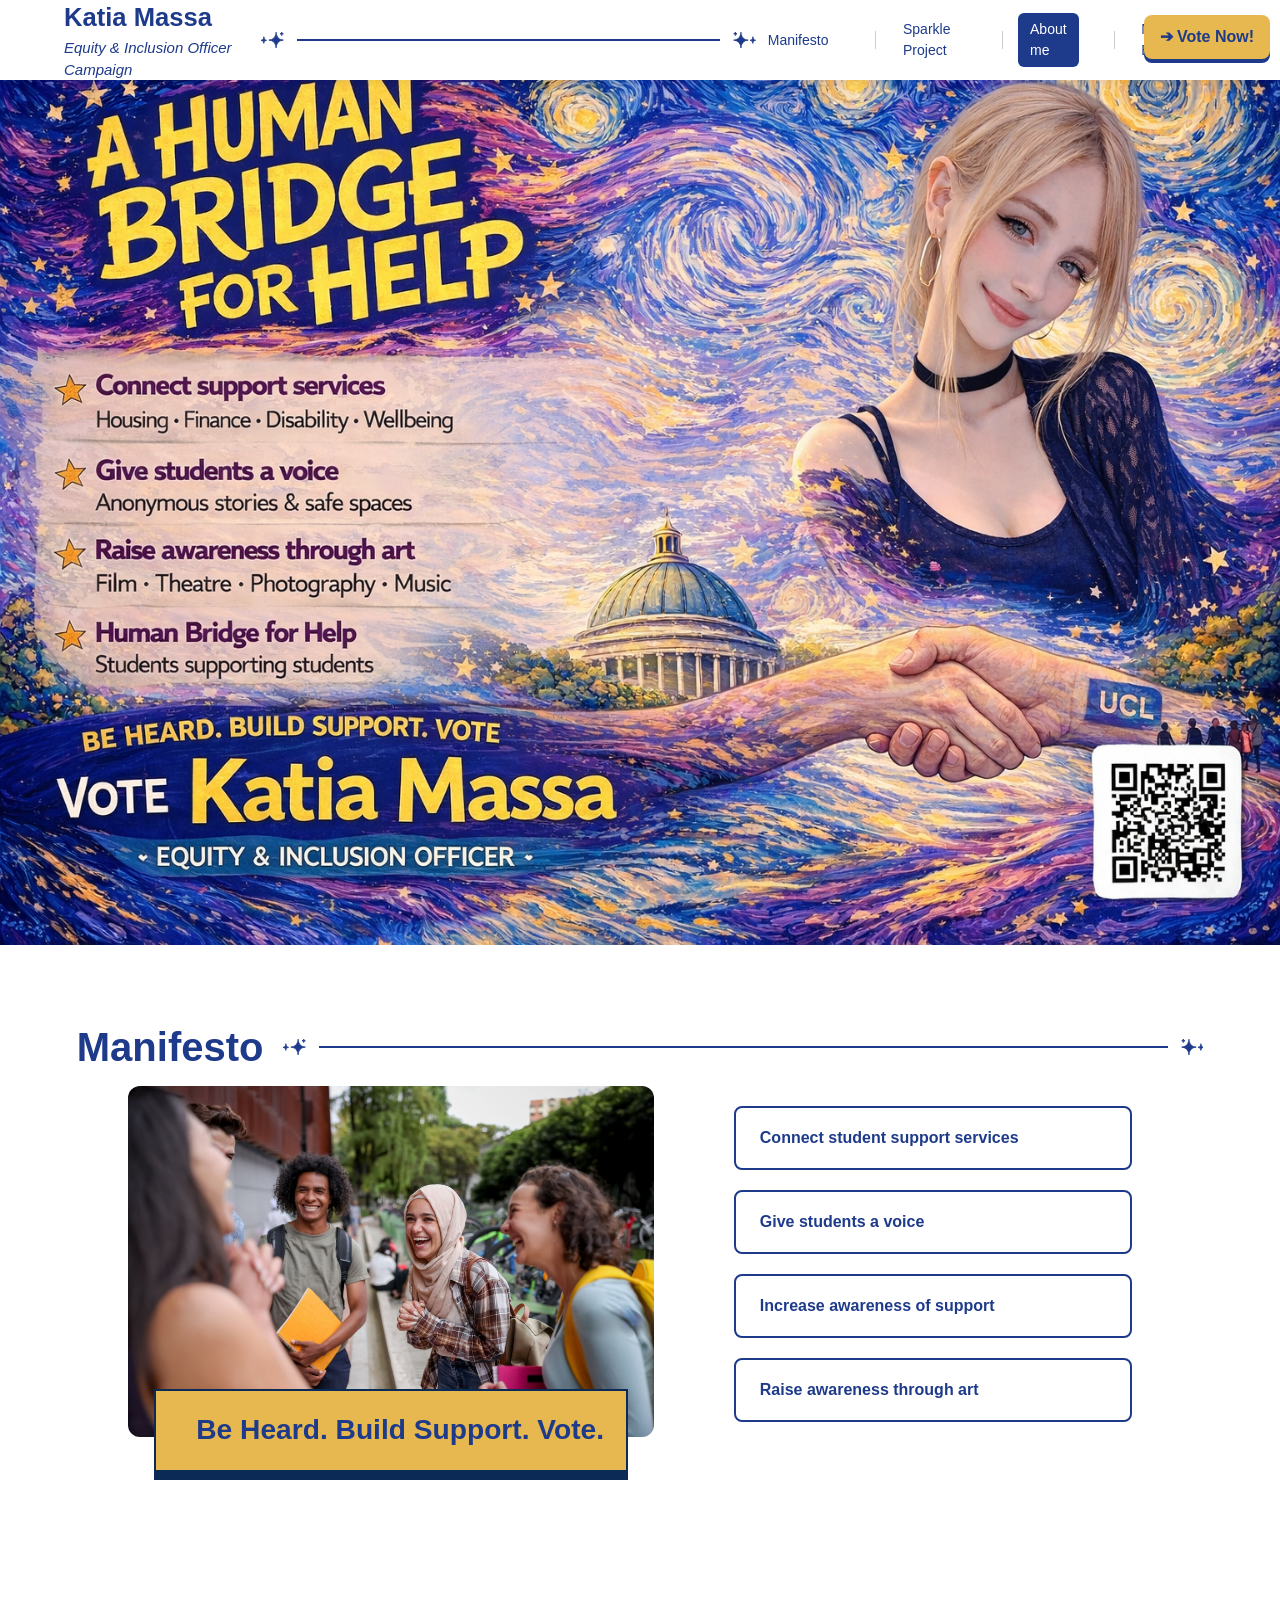
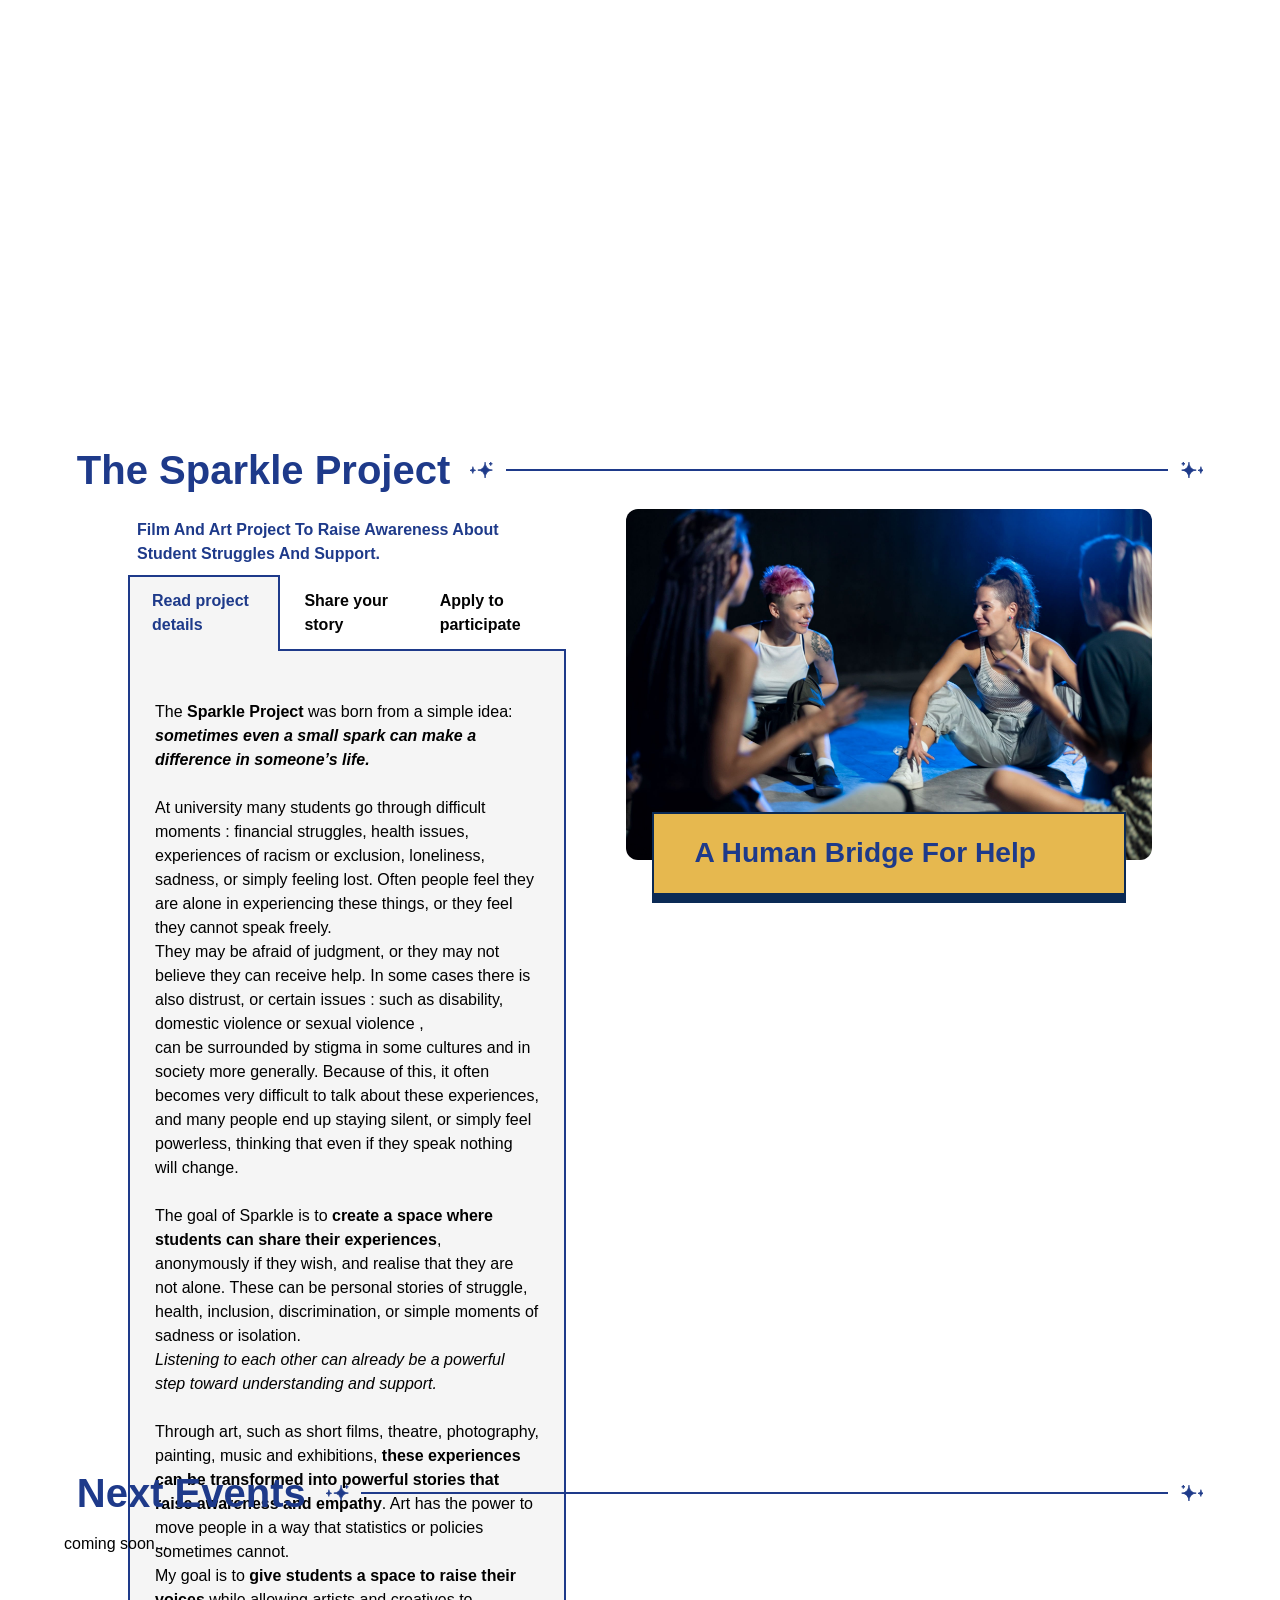
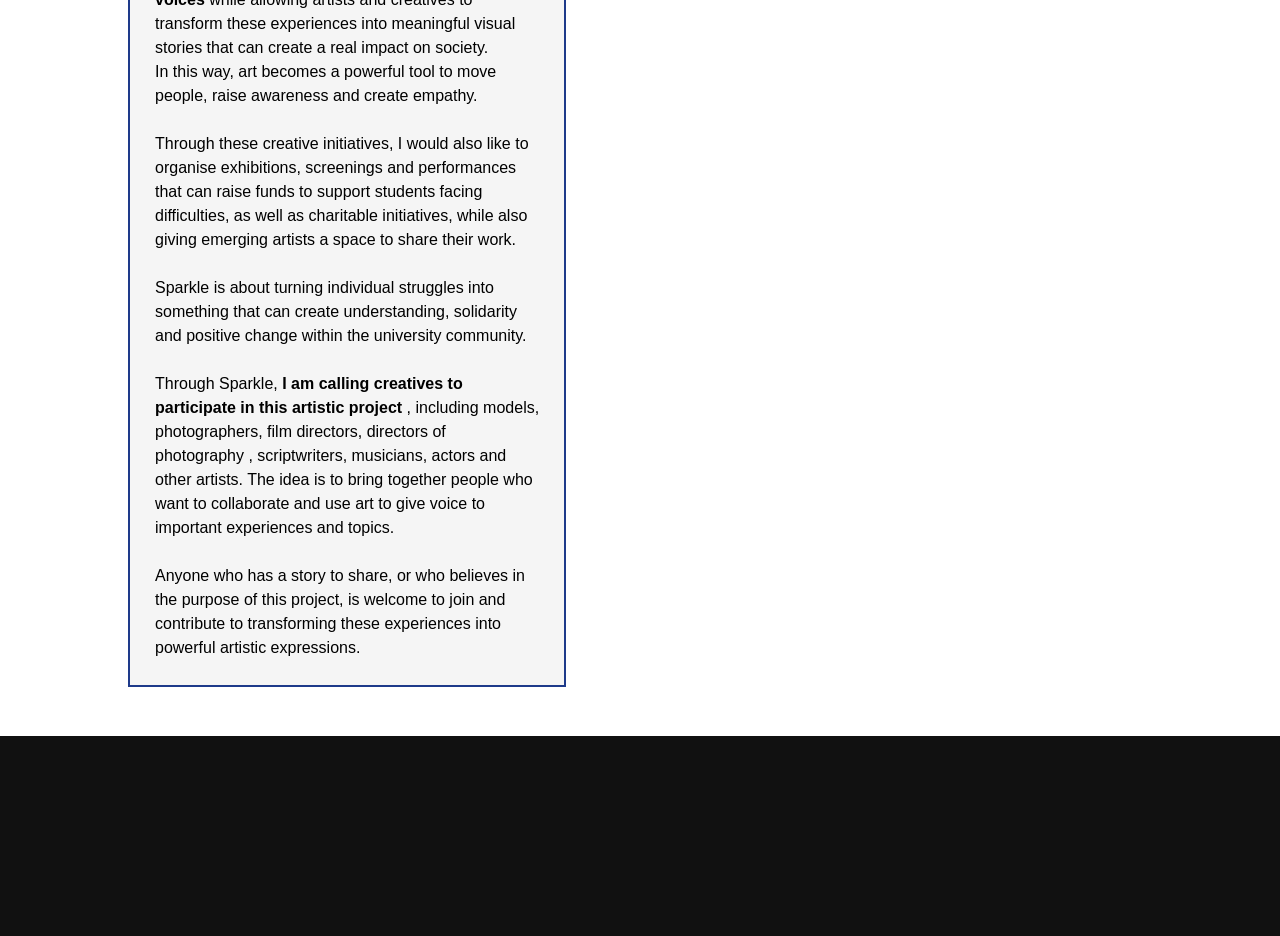
==== index.html @ 1db9f618 "Add files via upload" ====
<!DOCTYPE html>
<html lang="it">

<head>
<meta charset="UTF-8">
<meta name="viewport" content="width=device-width, initial-scale=1.0">

<title>Scintilla</title>

<link rel="stylesheet" href="style.css">

</head>

<body>

<header class="header">
<div class="logo-container">
<div class="logo">Katia Massa</div>
<p class="logo-sub">Equity & Inclusion Officer Campaign</p>
</div>

  <div class="divider-wrapper banner" style="display:flex; align-items:center; gap:10px;">
  
    <svg viewBox="0 0 30.09 18.91" xmlns="http://www.w3.org/2000/svg" class="divider-spark-left" preserveAspectRatio="none"> 
      <path d="M26.26,9.52c-8.49.28-8.51,9.29-8.51,9.34s0-9.06-8.5-9.34c8.49-.29,8.5-9.29,8.5-9.34S17.77,9.23,26.26,9.52Z" fill="currentColor"></path> 
      <path d="M6.54,9.81c-3.26.11-3.27,3.57-3.27,3.59S3.27,9.92,0,9.81C3.27,9.7,3.27,6.24,3.27,6.22,3.27,3.57,3.28,9.7,6.54,9.81Z" fill="currentColor"></path>
      <path d="M26.26,2.09a2,2,0,0,0-1.91,2.1,2,2,0,0,0-1.9-2.1C24.35,2,24.35,0,24.35,0S24.36,2,26.26,2.09Z" fill="currentColor"></path>
    </svg>


    <svg viewBox="0 0 200.09 18.91" xmlns="http://www.w3.org/2000/svg" class="divider-line" style="flex:1; height:40px;" preserveAspectRatio="none">
      <line x1="0" y1="9.48" x2="200.09" y2="9.48" stroke="currentColor" stroke-linecap="round"></line>
    </svg>


    <svg viewBox="170 0 30.09 18.91" xmlns="http://www.w3.org/2000/svg" class="divider-spark-right"preserveAspectRatio="none" >
     <path d="M191.37,9.57c-8.49.29-8.51,9.29-8.51,9.34s0-9-8.5-9.34c8.49-.29,8.5-9.29,8.5-9.34S182.88,9.28,191.37,9.57Z" fill="currentColor"></path> 
     <path d="M200.09,9.81c-3.26.11-3.27,3.57-3.27,3.59s0-3.48-3.27-3.59c3.27-.11,3.27-3.57,3.27-3.59C196.82,3.57,196.83,9.7,200.09,9.81Z" fill="currentColor"></path>
     <path d="M178.17,2.15c-1.9.06-1.91,2.08-1.91,2.09s0-2-1.9-2.09a2,2,0,0,0,1.9-2.1A2,2,0,0,0,178.17,2.15Z" fill="currentColor"></path>
    </svg>
  </div>
</div>

<nav class="menu">

<span class="menu-link" data-target="manifesto">Manifesto</span>

<span class="menu-divider"></span>

<span class="menu-link" data-target="project">Sparkle Project</span>

<span class="menu-divider"></span>

<span class="menu-link" data-target="social">About me</span>

<span class="menu-divider"></span>

<span class="menu-link" data-target="calendar">Next Events</span>

</nav>

<!-- Pulsante hamburger -->
<div class="hamburger" aria-label="Menu" aria-expanded="false">
  <span></span>
  <span></span>
  <span></span>
</div>

<!-- Menu mobile -->
<nav class="mobile-menu">
  <span class="menu-link" data-target="manifesto">Manifesto</span>
  <span class="menu-link" data-target="project">Sparkle Project</span>
  <span class="menu-link" data-target="social">About me</span>
  <span class="menu-link" data-target="calendar">Next Events</span>
</nav>

</header>


<a class="vote-btn" href="https://studentsunionucl.org/fair/12/candidate/31970">➔ Vote Now!</a>
<a id="backToTop">
  Back to top
  <span class="arrow">↑</span>
</a>
<section class="hero">
</section>
<section class="mobilehero">
</section>

<section id="manifesto" class="section">
  <div class="section-divider">
  <h2>Manifesto</h2>
  
  <div class="divider-wrapper" style="display:flex; align-items:center; gap:10px;">
  
    <svg viewBox="0 0 30.09 18.91" xmlns="http://www.w3.org/2000/svg" class="divider-spark-left" preserveAspectRatio="none"> 
      <path d="M26.26,9.52c-8.49.28-8.51,9.29-8.51,9.34s0-9.06-8.5-9.34c8.49-.29,8.5-9.29,8.5-9.34S17.77,9.23,26.26,9.52Z" fill="currentColor"></path> 
      <path d="M6.54,9.81c-3.26.11-3.27,3.57-3.27,3.59S3.27,9.92,0,9.81C3.27,9.7,3.27,6.24,3.27,6.22,3.27,3.57,3.28,9.7,6.54,9.81Z" fill="currentColor"></path>
      <path d="M26.26,2.09a2,2,0,0,0-1.91,2.1,2,2,0,0,0-1.9-2.1C24.35,2,24.35,0,24.35,0S24.36,2,26.26,2.09Z" fill="currentColor"></path>
    </svg>

    <svg viewBox="0 0 200.09 18.91" xmlns="http://www.w3.org/2000/svg" class="divider-line" style="flex:1; height:40px;" preserveAspectRatio="none">
      <line x1="0" y1="9.48" x2="200.09" y2="9.48" stroke="currentColor" stroke-linecap="round"></line>
    </svg>


    <svg viewBox="170 0 30.09 18.91" xmlns="http://www.w3.org/2000/svg" class="divider-spark-right"preserveAspectRatio="none" >
     <path d="M191.37,9.57c-8.49.29-8.51,9.29-8.51,9.34s0-9-8.5-9.34c8.49-.29,8.5-9.29,8.5-9.34S182.88,9.28,191.37,9.57Z" fill="currentColor"></path> 
     <path d="M200.09,9.81c-3.26.11-3.27,3.57-3.27,3.59s0-3.48-3.27-3.59c3.27-.11,3.27-3.57,3.27-3.59C196.82,3.57,196.83,9.7,200.09,9.81Z" fill="currentColor"></path>
     <path d="M178.17,2.15c-1.9.06-1.91,2.08-1.91,2.09s0-2-1.9-2.09a2,2,0,0,0,1.9-2.1A2,2,0,0,0,178.17,2.15Z" fill="currentColor"></path>
    </svg>
  </div>
</div>
  

<div class="manifesto-layout">

  <div class="manifesto-image">
    <img src="images/students.jpeg" alt="Manifesto photo">

    <div class="manifesto-title">
      <div class="manifesto-title-text">Be heard.  Build support. Vote.
      </div>

    </div>


  </div>


  <div div class="manifesto-container">

    <div class="manifesto-item">

      <div class="manifesto-header">
Connect student support services
</div>

<div class="manifesto-content">

<p class="sub-title">Housing - Finance - Disability - Wellbeing - Immigration</p>

<p class="manifesto-content-text">
<br>Many students face situations where different difficulties are connected.<br> Housing issues, financial pressure, disability needs, wellbeing challenges, immigration situations, identity-related difficulties or personal crises can happen at the same time. However, the departments and offices that deal with these areas often operate separately and do not always communicate clearly with each other.<br> Because of this, students may find themselves moving between multiple offices, explaining their situation many times, trying to solve problems that are actually connected. <br>When someone is already struggling, this process can become confusing, stressful and very time-consuming. And sometimes the process doesn’t even bring students to the real office or institution that can actually help them. They can get stuck in the “in between”, being sent from one place to another, without a clear direction. 
<br><br>This is why having someone who can help you navigate makes a huge difference, not a psychologist or a lawyer, but a person who knows how the system works, who can guide you, direct you, and put you in contact with the right people.<br> Someone who helps untangle complicated situations and makes sure you reach the place that can actually help you.
<br><br>In the UK there is already a similar concept called a social prescriber. This is a person who helps connect individuals with the right services and support when they are facing difficulties. They are not there to replace specialists, but to help people navigate the system and find the help they need.
<br><br>In a similar way, I believe having someone who understands students’ realities and can help guide them toward the right support can make a big difference.
<br><br>My goal is to improve coordination between housing, finance, disability wellbeing services so students do not feel alone navigating complicated systems in any kind of situation. By improving communication between offices and helping students reach the right place faster, it becomes easier to untangle situations and access the support that already exists. <br>In this way I want to build stronger bridges between students and institutions, so support systems become easier to navigate and students don’t feel invisible or left alone in the process</p>

</div>

</div>

<div class="manifesto-item">

  
<div class="manifesto-header">
Give students a voice
</div>

<div class="manifesto-content">

<p class="sub-title">Create spaces for student stories</p>

<p class="manifesto-content-text">
<br>I would like to give students more opportunities to express their experiences, ideas and concerns, especially around difficult topics that are not always easy to talk about.
<br><br>One way to do this would be by organising discussions where students can share their perspectives and confront different points of view in a respectful environment.<br> If a topic is supported by many students and there is a clear need for dialogue, these discussions could also involve meetings with institutions and teachers so that important issues can be addressed together.
<br><br>At the same time, I would like to give students the possibility to share their stories anonymously.
<br><br>These experiences could then be communicated to the wider community through media and exhibitions, especially through visual arts such as film, video, theatre, music and painting. This would allow students who do not feel comfortable speaking publicly to still have their voices heard.<br> Through these artistic forms, it becomes possible to represent the many different difficulties people may encounter in life and during their studies, while also opening a space to reflect together on what kinds of support and help could make a difference in these situations.
</p>
</div>

</div>

<div class="manifesto-item">

<div class="manifesto-header">
Increase awareness of support
</div>

<div class="manifesto-content">

<p class="sub-title">Help students discover tools available</p>

<p class="manifesto-content-text">
<br>Many students struggle simply because they are not aware of the tools and support already available. Sometimes rules, policies and support systems exist, but they can be difficult to find or not explained in a way that feels clear and accessible.
<br><br>Students also come from many different countries and educational systems. In some places, structures like student representation or student unions do not really exist, or students are not used to having the possibility to influence institutions.<br> Because of this, some students may not realise the power they actually have to participate, share ideas, ask for support, or make their voices heard. <br>For this reason, I would like to improve communication so that the support already available becomes more visible and easier to understand.<br> One way to do this would be through clear explanations, accessible presentations and short videos that explain what students can do, what tools exist, and how they can access them that might be provided to all the student to inform them during the induction week.
<br><br>These initiatives can also help give students a voice, showing that their experiences and perspectives matter and can contribute to improving the environment around them. <br>At the same time, raising awareness can help people better understand the different challenges students may face during their studies, including financial difficulties, wellbeing challenges, identity-related issues or experiences of discrimination or violence. <br>The goal is also to help normalise asking for help and reduce the stigma that sometimes surrounds these topics. When students understand the tools available to them and realise that their voices matter, they are much more likely to participate, support each other and contribute to positive change.
<br><br>Together we can function as a human bridge for help and a safety net, supporting each other and helping connect people with the right resources , by sharing knowledge, and listening to experiences .</p>
</div>

</div>
<div class="manifesto-item">

<div class="manifesto-header">
Raise awareness through art
</div>

<div class="manifesto-content">

<p class="sub-title"> Film – Theatre – Photography – Music</p>

<p class="manifesto-content-text"><br>One of my projects will focus on raising awareness through art, such as short films, theatre, photography, painting and music.

<br><br>My goal is to give students a space to raise their voices while enabling artists and creatives to transform these experiences into powerful visual stories that can create a meaningful impact on society. <br>In this way I can merge both my passion for helping others and my love for art, because art is a powerful tool to move people, raise awareness and create empathy — art is a tool to move souls.
<br><br>These stories could be represented through exhibitions, short films, interviews, or theatre performances interpreted by actors, so that students can see real experiences without anyone feeling exposed or embarrassed, while still transforming personal experiences into voices that resonate and create understanding.
<br><br>Through these creative initiatives I would also like to organise exhibitions, screenings and performances that raise funds to support students facing difficulties and charitable initiatives while also supporting emerging artists.</p>

</div>

</div>

</div>

</div>

</section>


<section id="project" class="section">
<div class="section-divider">
  <h2>The Sparkle Project</h2>
  
  <div class="divider-wrapper" style="display:flex; align-items:center; gap:10px;">
  
    <svg viewBox="0 0 30.09 18.91" xmlns="http://www.w3.org/2000/svg" class="divider-spark-left" preserveAspectRatio="none"> 
      <path d="M26.26,9.52c-8.49.28-8.51,9.29-8.51,9.34s0-9.06-8.5-9.34c8.49-.29,8.5-9.29,8.5-9.34S17.77,9.23,26.26,9.52Z" fill="currentColor"></path> 
      <path d="M6.54,9.81c-3.26.11-3.27,3.57-3.27,3.59S3.27,9.92,0,9.81C3.27,9.7,3.27,6.24,3.27,6.22,3.27,3.57,3.28,9.7,6.54,9.81Z" fill="currentColor"></path>
      <path d="M26.26,2.09a2,2,0,0,0-1.91,2.1,2,2,0,0,0-1.9-2.1C24.35,2,24.35,0,24.35,0S24.36,2,26.26,2.09Z" fill="currentColor"></path>
    </svg>

    <svg viewBox="0 0 200.09 18.91" xmlns="http://www.w3.org/2000/svg" class="divider-line" style="flex:1; height:40px;" preserveAspectRatio="none">
      <line x1="0" y1="9.48" x2="200.09" y2="9.48" stroke="currentColor" stroke-linecap="round"></line>
    </svg>


    <svg viewBox="170 0 30.09 18.91" xmlns="http://www.w3.org/2000/svg" class="divider-spark-right"preserveAspectRatio="none" >
     <path d="M191.37,9.57c-8.49.29-8.51,9.29-8.51,9.34s0-9-8.5-9.34c8.49-.29,8.5-9.29,8.5-9.34S182.88,9.28,191.37,9.57Z" fill="currentColor"></path> 
     <path d="M200.09,9.81c-3.26.11-3.27,3.57-3.27,3.59s0-3.48-3.27-3.59c3.27-.11,3.27-3.57,3.27-3.59C196.82,3.57,196.83,9.7,200.09,9.81Z" fill="currentColor"></path>
     <path d="M178.17,2.15c-1.9.06-1.91,2.08-1.91,2.09s0-2-1.9-2.09a2,2,0,0,0,1.9-2.1A2,2,0,0,0,178.17,2.15Z" fill="currentColor"></path>
    </svg>
  </div>
</div>
<div class="project-layout">


  <div div class="project-container">
    <div class="project sub-title">
      Film And art project to raise awareness about student struggles and support.
    </div>
    <div class="project-forms-container">
      <div class="tabs">

  <div class="tab-menu">

    <div class="tab-item active" data-tab="details">
        Read project details 
    </div>

    <div class="tab-item" data-tab="story">
      Share your story
    </div>

    <div class="tab-item" data-tab="apply">
      Apply to participate
    </div>

  </div>


  <div class="tab-content">

  <div class="tab-panel active" id="details">
        
  <br>The <b>Sparkle Project</b> was born from a simple idea:<br> <i><b>sometimes even a small spark can make a difference in someone’s life.</b></i><br><br>At university many students go through difficult moments : financial struggles, health issues, experiences of racism or exclusion, loneliness, sadness, or simply feeling lost. Often people feel they are alone in experiencing these things, or they feel they cannot speak freely. <br>They may be afraid of judgment, or they may not believe they can receive help. In some cases there is also distrust, or certain issues : such as disability, domestic violence or sexual violence ,<br>can be surrounded by stigma in some cultures and in society more generally. Because of this, it often becomes very difficult to talk about these experiences, and many people end up staying silent, or simply feel powerless, thinking that even if they speak nothing will change.
<br><br>The goal of Sparkle is to <b> create a space where students can share their experiences</b>, anonymously if they wish, and realise that they are not alone. These can be personal stories of struggle, health, inclusion, discrimination, or simple moments of sadness or isolation. <br> <i>Listening to each other can already be a powerful step toward understanding and support.</i>
<br><br>Through art, such as short films, theatre, photography, painting, music and exhibitions, <b>these experiences can be transformed into powerful stories that raise awareness and empathy</b>. Art has the power to move people in a way that statistics or policies sometimes cannot. <br>My goal is to <b>give students a space to raise their voices</b> while allowing artists and creatives to transform these experiences into meaningful visual stories that can create a real impact on society. <br>In this way, art becomes a powerful tool to move people, raise awareness and create empathy.
<br><br>Through these creative initiatives, I would also like to organise exhibitions, screenings and performances that can raise funds to support students facing difficulties, as well as charitable initiatives, while also giving emerging artists a space to share their work.
<br><br>Sparkle is about turning individual struggles into something that can create understanding, solidarity and positive change within the university community.
<br><br>Through Sparkle, <b>I am calling creatives to participate in this artistic project</b> , including models, photographers, film directors, directors of photography , scriptwriters, musicians, actors and other artists. The idea is to bring together people who want to collaborate and use art to give voice to important experiences and topics.
<br><br>Anyone who has a story to share, or who believes in the purpose of this project, is welcome to join and contribute to transforming these experiences into powerful artistic expressions.
    </div>



    <div class="tab-panel" id="story">
     
<form id="apply-form" class="custom-form">

  <div class="storyform sub-title">All stories here are anonymous. Write your name if you want to work on it sharing your name. </div>
<div class="storyform-text">
Tell us about your experience at UCL or challenges you faced.<br>Tell us if you contacted ucl or other institutions asking for help.<br> Tell us if you was aware of the help that ucl can provide. </div>



  <div class="form-group">
    <label><b>Share your story <span class="red">*</span></b></label>
    <textarea name="story" required></textarea>
  </div>

    <div class="form-group-story">
    <label><b>Would you like to: <span class="red">*</span></b></label>

    <div class="story-radio">
      <label><input type="radio" name="role" value="Stay anonymous"><span><i> Stay anonymous</i> </span></label>
      <label><input type="radio" name="role" value="Be contacted for an interview"><span> <i> Be contacted for an interview</i> </span></label>
      <label><input type="radio" name="role" value="Be contacted to work on the project together"><span> <i> Be contacted to work on the project together</i> </span></label>
    </div>
  </div>

     <div class="form-group-consent">
    <label><b>Give consent <span class="red">*</span></b></label>

    <div class="story-radio">
      <label><input type="radio" name="role" value="Yes"><span> Yes. I give permission for my story to be used in films or artistic projects created by other artists. </span></label>
      <label><input type="radio" name="role" value="No"><span> No. I am not giving consent at this stage.  I would only like to receive guidance on who I can contact for support and advice.</span></label>
    </div>
  </div>


  <button type="submit" class="btn-submit">Apply now</button>

</form>
    </div>
<div class="tab-panel" id="apply">
<form id="apply-form" class="custom-form">


  <div class="form-group">
    <label><b>Choose your role <span class="red">*</span></b></label>

    <div class="custom-radio">
      <label><input type="radio" name="role" value="Actor"><span> Actor</span></label>
      <label><input type="radio" name="role" value="Screenwriter"><span>Screenwriter</span></label>
      <label><input type="radio" name="role" value="Director"><span> Director</span></label>
      <label><input type="radio" name="role" value="Photographer"><span> Photographer</span></label>
      <label><input type="radio" name="role" value="Model"><span> Model</span></label>
      <label><input type="radio" name="role" value="Crew"><span> Crew</span></label>
    </div>
  </div>


  <div class="form-group">
    <label><b>Why do you want to participate <span class="red">*</span></b></label>
    <textarea name="why" required></textarea>
  </div>


  <div class="form-group">
    <label><b>Link previous work</b></label>
    <input type="text" name="link">
  </div>


  <div class="form-group">
    <label><b>Your email</b></label>
    <input type="email" name="email">
  </div>

  <button type="submit" class="btn-submit">Apply now</button>

</form>

</div>

  </div>

</div>
    </div>
  </div>

  
  <div class="project-image">
    <img src="images/danceclub.jpeg" alt="Project photo">

    <div class="manifesto-title">
      <div class="manifesto-title-text">A human bridge for Help 
      </div>
    </div>
  </div>

</div>
</section>

<section id="social" class="section">
<div class="section-divider">
  <h2>About me</h2>
  
  <div class="divider-wrapper" style="display:flex; align-items:center; gap:10px;">
  
    <svg viewBox="0 0 30.09 18.91" xmlns="http://www.w3.org/2000/svg" class="divider-spark-left" preserveAspectRatio="none"> 
      <path d="M26.26,9.52c-8.49.28-8.51,9.29-8.51,9.34s0-9.06-8.5-9.34c8.49-.29,8.5-9.29,8.5-9.34S17.77,9.23,26.26,9.52Z" fill="currentColor"></path> 
      <path d="M6.54,9.81c-3.26.11-3.27,3.57-3.27,3.59S3.27,9.92,0,9.81C3.27,9.7,3.27,6.24,3.27,6.22,3.27,3.57,3.28,9.7,6.54,9.81Z" fill="currentColor"></path>
      <path d="M26.26,2.09a2,2,0,0,0-1.91,2.1,2,2,0,0,0-1.9-2.1C24.35,2,24.35,0,24.35,0S24.36,2,26.26,2.09Z" fill="currentColor"></path>
    </svg>

    <svg viewBox="0 0 200.09 18.91" xmlns="http://www.w3.org/2000/svg" class="divider-line" style="flex:1; height:40px;" preserveAspectRatio="none">
      <line x1="0" y1="9.48" x2="200.09" y2="9.48" stroke="currentColor" stroke-linecap="round"></line>
    </svg>


    <svg viewBox="170 0 30.09 18.91" xmlns="http://www.w3.org/2000/svg" class="divider-spark-right"preserveAspectRatio="none" >
     <path d="M191.37,9.57c-8.49.29-8.51,9.29-8.51,9.34s0-9-8.5-9.34c8.49-.29,8.5-9.29,8.5-9.34S182.88,9.28,191.37,9.57Z" fill="currentColor"></path> 
     <path d="M200.09,9.81c-3.26.11-3.27,3.57-3.27,3.59s0-3.48-3.27-3.59c3.27-.11,3.27-3.57,3.27-3.59C196.82,3.57,196.83,9.7,200.09,9.81Z" fill="currentColor"></path>
     <path d="M178.17,2.15c-1.9.06-1.91,2.08-1.91,2.09s0-2-1.9-2.09a2,2,0,0,0,1.9-2.1A2,2,0,0,0,178.17,2.15Z" fill="currentColor"></path>
    </svg>
  </div>
</div>
<div>
  <p>My skills and experience

As a former Student Representative and Deputy Lead Department Rep at UCL, I worked to improve communication between students and teachers, helping organise resources and schedules so everyone could carry out their work more effectively. In this role I learned to listen to others, represent their needs and communicate them clearly in order to find practical compromises within the limits of time and organisation.

During this experience I also worked to address a gap in our course when an important subject for many careers in our field was cancelled. I advocated for alternative ways for students to gain that knowledge, and in the following years the subject was eventually introduced as part of the curriculum.

I have also been involved in charity initiatives supporting Cystic Fibrosis and have experience organising events and advertising campaigns in London for companies working across different cultures and communities.

I have always used art as a way to express myself  first through painting, and later through singing and theatre. At one point I met a film director who showed me another way to express these ideas. It made me realise that we all need to find our own way to speak up and make a difference.

These experiences strengthened my leadership, organisational and communication skills, but most importantly they reinforced my belief that our voices matter and that by working together we can contribute to positive change.</p>
</div>
</section>


<section id="calendar" class="section">
<div class="section-divider">
  <h2>Next Events</h2>
  
  <div class="divider-wrapper" style="display:flex; align-items:center; gap:10px;">
  
    <svg viewBox="0 0 30.09 18.91" xmlns="http://www.w3.org/2000/svg" class="divider-spark-left" preserveAspectRatio="none"> 
      <path d="M26.26,9.52c-8.49.28-8.51,9.29-8.51,9.34s0-9.06-8.5-9.34c8.49-.29,8.5-9.29,8.5-9.34S17.77,9.23,26.26,9.52Z" fill="currentColor"></path> 
      <path d="M6.54,9.81c-3.26.11-3.27,3.57-3.27,3.59S3.27,9.92,0,9.81C3.27,9.7,3.27,6.24,3.27,6.22,3.27,3.57,3.28,9.7,6.54,9.81Z" fill="currentColor"></path>
      <path d="M26.26,2.09a2,2,0,0,0-1.91,2.1,2,2,0,0,0-1.9-2.1C24.35,2,24.35,0,24.35,0S24.36,2,26.26,2.09Z" fill="currentColor"></path>
    </svg>

    <svg viewBox="0 0 200.09 18.91" xmlns="http://www.w3.org/2000/svg" class="divider-line" style="flex:1; height:40px;" preserveAspectRatio="none">
      <line x1="0" y1="9.48" x2="200.09" y2="9.48" stroke="currentColor" stroke-linecap="round"></line>
    </svg>


    <svg viewBox="170 0 30.09 18.91" xmlns="http://www.w3.org/2000/svg" class="divider-spark-right"preserveAspectRatio="none" >
     <path d="M191.37,9.57c-8.49.29-8.51,9.29-8.51,9.34s0-9-8.5-9.34c8.49-.29,8.5-9.29,8.5-9.34S182.88,9.28,191.37,9.57Z" fill="currentColor"></path> 
     <path d="M200.09,9.81c-3.26.11-3.27,3.57-3.27,3.59s0-3.48-3.27-3.59c3.27-.11,3.27-3.57,3.27-3.59C196.82,3.57,196.83,9.7,200.09,9.81Z" fill="currentColor"></path>
     <path d="M178.17,2.15c-1.9.06-1.91,2.08-1.91,2.09s0-2-1.9-2.09a2,2,0,0,0,1.9-2.1A2,2,0,0,0,178.17,2.15Z" fill="currentColor"></path>
    </svg>
  </div>
</div>

<div>
  <p>coming soon...</p>
</div>
</section>




<footer class="footer">

</footer>

<script src="script.js"></script>

</body>
</html>
---- style.css ----
/* RESET */

*{
box-sizing:border-box;
margin:0;
padding:0;
}

html{
scroll-behavior:smooth;
}

body{
font-family: "freight-sans-pro", "Roboto", Arial, Sans-serif;
line-height:1.5;
}

/* CONTAINER */

.container{
width:90%;
max-width:1200px;
margin:auto;
}

/* HEADER */
.header{

position:fixed;
top:0;
left:0;

width:100%;
height:80px;


background:white;

box-shadow:0 2px 10px rgba(0,0,0,0.08);
display:flex;
align-items:center;
justify-content:space-between;

padding:0 5vw;

z-index:1000;

}
.logo-container{
display:flex;
flex-direction:column;
}
.logo{   
color:#1e3a8a;
font-weight:bold;
font-size:clamp(18px,2vw,26px);
}

.logo-sub{
color:#1e3a8a;
font-size:clamp(10px,1.4vw,15px);
font-style: italic;
}

 .banner{
    width: 40vw;
  }
  


.header nav a{

text-decoration:none;
color:white;

margin-left:clamp(10px,2vw,25px);

font-size:clamp(14px,1vw,18px);

}
.menu{
display:flex;
align-items:center;
}

.menu-link{

cursor:pointer;

color:#1e3a8a; /* blu */

padding:6px 12px;

margin-right: 20px;

border-radius:6px;

font-size:clamp(14px,1vw,18px);

transition:all 0.25s ease;

}

/* HOVER */

.menu-link:hover{

background:#1e3a8a;
color:white;

}

/* LINK ATTIVO */

.menu-link.active{

background:#1e3a8a;
color:white;

}

.menu-divider{

width:1px;
height:18px;

background:#ccc;

margin:0 15px;

}

#backToTop{

position:fixed;

bottom:20px;
right:20px;

display:none;

flex-direction:row-reverse;
align-items:center;
gap:8px;

padding:10px 16px;

font-size:18px;
font-weight:600;

color:#1e3a8a;

background: #e6b84f;
border:2px solid #1e3a8a;

border-radius:8px;

box-shadow:0 4px 0 #1e3a8a;

cursor:pointer;
animation: slideUp .25s ease;

transition:transform .2s ease;

z-index:1000;

}

@keyframes slideUp{

from{
transform:translateY(10px);
opacity:0;
}

to{
transform:translateY(0);
opacity:1;
}

}

/* HOVER */

#backToTop:hover{

transform:translateY(-2px);

}

/* CLICK EFFECT */

#backToTop:active{

transform:translateY(2px);

box-shadow:0 2px 0 #1e3a8a;

}

/* FRECCIA */

#backToTop .arrow{

font-size:20px;

}

/* VOTE BUTTON */

.vote-btn{

position:fixed;
top:15px;
right:10px;
gap:8px;
padding:10px 16px;
font-size:16px;
font-weight:600;

color:#1e3a8a;

background: #e6b84f;


border-radius:8px;

box-shadow:0 4px 0 #1e3a8a;

cursor:pointer;

font-weight:bold;

cursor:pointer;

z-index:2000;

}

.vote-btn:hover{
transform:translateY(-2px);
border:2px solid #3158c2;
background: #f8d175;
}

a{
    text-decoration: none !important;
    
}

.sub-title{
    text-transform: capitalize;
    font-weight: bold;
    color: #1e3a8a;
    padding: 1vh;
}

.mobile-menu{
    display: none;
}

.hamburger{
    display: none;
}

/* HERO */


.hero{
position: relative;
height:90vh;

background: url('images/hero1.png') no-repeat;
background-size: 100% 100%;
background-position: 0 0, 100% 100%;

margin:5vh 0;

}

.mobilehero{
display: none;
background: url('images/poster.jpg') no-repeat;
}


/* SECTIONS */

section{

min-height:100vh;

padding-top:2vh;
padding-bottom:3vh;

padding-left:5vw;
padding-right:5vw;

}

section h2{
color: #1e3a8a;
font-size:clamp(40px,3vw,55px);
}

.section-divider{

display:grid;

grid-template-columns:auto 1fr;

align-items:center;

gap:20px;
padding: 1vh 1vw;

}
.divider-wrapper {
  display: flex;
  align-items: center; 
  gap: 10px; 
}


.divider-spark-left,
.divider-spark-right {
  width: 2vw;
  height: auto;

  display: inline;
}

.divider-line {
  flex: 1; 
  height: 40px; 
  display: inline;
}


.divider-spark-left path,
.divider-spark-right path,
.divider-line line {
  stroke: #1e3a8a;
  fill: #1e3a8a;
}


@keyframes sparkle {
  50% {   stroke: #f8d175;
  fill: #f8d175;}
  0%, 100% {   stroke: #1e3a8a;
  fill: #1e3a8a;}
}

.divider-spark-left path,
.divider-spark-right path {
  animation: sparkle 8s infinite ease-in;
}

.manifesto-layout, .project-layout{

display:grid;

grid-template-columns:1.2fr 1fr;

gap:60px;

align-items:start;

max-width:80vw;

margin:auto;

height: 100vh;


}

.project-layout{
grid-template-columns:1fr 1.2fr;

}

.manifesto-image, .project-image{

width:100%;
position:relative;


}

.manifesto-image img, .project-image img{

width:100%;

height:auto;

border-radius:12px;

object-fit:cover;

display:block;  

}

.manifesto-title{

position:absolute;

left:5%;
bottom:-35px;
width: 90%;

background:#e6b84f;

color:#0b2a55;

font-weight:800;

font-size:clamp(24px,2.5vw,42px);

padding:18px 40px;

border:2px solid #0b2a55;

box-shadow:0 8px 0 #0b2a55;

white-space:nowrap;

}

.manifesto-title-text{

font-size:clamp(25px,2.2vw,38px);

font-weight:700;

color:#1e3a8a;

text-transform: capitalize;
}

.manifesto-container{
width:100%;

display:flex;

flex-direction:column;

gap:20px;

padding: 20px;


}

.manifesto-item{

border:2px solid #1e3a8a;

border-radius:8px;

overflow:hidden;

}

.manifesto-header{

padding:18px 24px;

font-weight:bold;

cursor:pointer;

color:#1e3a8a;

}
.manifesto-item.open .manifesto-header{
   background:#1e3a8a;
   color:white;
 
}


.manifesto-header:hover{

background:#1e3a8a;
color:white;

}

.manifesto-content{

max-height:0;

overflow:hidden;

transition:max-height 0.4s ease;

padding:0 24px;

background:#f8f9ff;

}

.manifesto-item.open .manifesto-content{

max-height:40vh;

overflow-y:auto;

padding:20px 24px;

line-height: 1.5rem;

}

/* PROJECTS */

.project-sub-title{
color:#1e3a8a;

}

.tabs{
width:100%;
}

.tab-menu{

display:flex;

gap:0;

margin-bottom:0px;

}
.tab-item{

position:relative;

padding:12px 22px;

background:white;

cursor:pointer;

font-weight:600;

color:#030303;

transition:all .2s ease;

border:2px solid #ffffff;

border-bottom: none;

}

.tab-item:hover{

background:#1e3a8a;
color:white;

}

/* TAB ATTIVA */

.tab-item.active{

background:#f5f5f5;

position:relative;

color:  #1e3a8a;;

border:2px solid #1e3a8a;

border-bottom:none;

margin-bottom:-2px;
}

/* BOX CONTENUTO */

.tab-content{

border:2px solid #1e3a8a;

background:#f5f5f5;

padding:25px;

min-height:200px;

}

.tab-panel{

display:none;

animation:fade .25s ease;

}

.tab-panel.active{

display:block;

}

#apply{
  min-height: 40vh;
}

@keyframes fade{

from{
opacity:0;
}

to{
opacity:1;
}

}

.custom-form{

display:flex;
flex-direction:column;
gap:20px;

}

.form-group{

display:flex;
flex-direction:column;
gap:8px;

}

.custom-form input,
.custom-form textarea{

border:2px solid #1e3a8a;
padding:12px;
font-size:14px;
outline:none;
background:white;

}

.custom-form input:focus,
.custom-form textarea:focus{

background:#1e3a8a;
color:white;

}

.custom-radio label{
  cursor:pointer;
}


.custom-radio label span{

display:inline-block;
padding:8px 14px;

background:none;
color:#1e3a8a;

border-radius:30px;

font-weight:600;

transition:.2s;

}


.custom-radio label:hover span{
  background:#1e3a8a;
  color:#ffffff;
}


.custom-radio input:checked + span{
  background:#1e3a8a;
  color:#ffffff;
}

.custom-radio input{
  display:none;
}

.btn-submit{
position: relative;
margin-top:10px;
padding:12px 18px;

width: fit-content;
left: 50%;
transform: translateX(-50%);
background:white; 
color:#1e3a8a;

border:2px solid #1e3a8a;
border-radius:30px;
text-transform: capitalize;
font-weight:600;
cursor:pointer;

transition:.2s;

}

.red{
  color: #e63946;
}


.btn-submit:hover{

background:#1e3a8a;
color:#e6b84f;

}

#social{
  display:none;
}

/* FOOTER */

.footer{

height:200px;
background:#111;

}

.success-message{
display:flex;
flex-direction:column;
gap:20px;
width: 100%;
}

.form-group-story{display:flex;
flex-direction:column;
gap:8px;
}

.story-radio{
display:flex;
gap:20px;
flex-direction: column;
}


/* TABLET */

@media (max-width:900px){

.header nav{
display:none;
}

.manifesto-layout{

grid-template-columns:1fr;

gap:40px;

}
.manifesto-container{
width:100%;

}

.manifesto-title{

white-space:normal;
text-align:center;

padding:14px 20px;

font-size:22px;

}


.hamburger {
    display: flex;
    flex-direction: column;
    justify-content: space-around;
    width: 30px;
    height: 25px;
    cursor: pointer;
    z-index: 1001;
    margin-left: 1vh;
  }

  .hamburger span {
    display: block;
    height: 3px;
    background-color: #1e3a8a;
    border-radius: 2px;
    transition: all 0.3s ease;
  }

  /* Menu mobile */
  .mobile-menu {
    display: none; 
    position: fixed;
    top: 0;
    right: 0;
    width: 65%;
    height: 100%;
    background-color:white;
    padding: 80px 20px 20px 20px;
    box-shadow: -4px 0 10px rgba(0,0,0,0.1);
    flex-direction: column;
    gap: 20px;
    z-index: 90;
  }

  .mobile-menu .menu-link {
    font-size: 18px;
    color: #1e3a8a;
    cursor: pointer;
    transition: color 0.2s;
  }

  .mobile-menu .menu-link:hover, .mobile-menu .menu-link.active {
    color: #f8d175;
  }

  /* Hamburger attivo (X) */
  .hamburger.active span:nth-child(1) {
    transform: rotate(45deg) translate(5px, 5px);
  }
  .hamburger.active span:nth-child(2) {
    opacity: 0;
  }
  .hamburger.active span:nth-child(3) {
    transform: rotate(-45deg) translate(5px, -5px);
  }

  .mobile-menu.active {
    display: flex;
  }

  .vote-btn{
    position: fixed;   
    top: 15px;          
    left: 62%;          
    transform: translateX(-50%); 
    font-size: 14px;
    padding: 10px 16px;
    z-index: 2000;
   display: inline-block; 
   
  }
.vote-btn:active {
  transform: translateX(-50%) translateY(1px);
}
}



@media (max-width:768px){

.hero {
display: none;
}

.mobilehero{  
        display: block;
        background-size: 100% auto;
        background-position: top;
        max-width: 100vw;
        margin-top: 8vh;
        min-height:75vh;
}

.vote-btn{
padding:10px 16px;
font-size:14px;
}

.manifesto-layout{
grid-template-columns:1fr;
gap:40px;
}

.project-layout{

display:flex;
flex-direction:column;
height: auto;
gap:50px;
}

.project-image{

order:1;

}

.project-container{
position: relative;
width:100%;
left:0;
padding:0 -5vw;
box-sizing:border-box;
order:2;

}
.tab-menu{

display:flex;
width: 100%;



}

.tab-item.active{

   margin-bottom: -2px;
}

.tab-item{

font-size:11px;

padding:10px 6px;

flex:1;

text-align:center;

white-space:nowrap;

}

.tab-content{

min-height:60vh;

width: 100%;

padding:20px;

}
.project-image img{

width:100%;

height:250px;

object-fit:cover;

}

.section-divider{
    display: flex;
    align-items: center;
    gap: 2px; 
    padding: 1vh 1vw;
    max-width: 70vw;
  }

  .section h2 {
    font-size: clamp(22px, 4vw, 36px); 
    margin-right:3px ;
  }

  .divider-wrapper {
    gap: 5px; 
  }


  .divider-spark-left,
  .divider-spark-right {
    width: 30px;  
    height: 30px; 
    display: inline-block;
  }


  .divider-line {
    height: 30px; 
    flex: 1; 
    max-width: 50vw;    
    display: inline-block;
  }

  .divider-spark-left path,
  .divider-spark-right path,
  .divider-line line {
    stroke: #1e3a8a;
    fill: #1e3a8a;
  }

  .banner{
    width: 50vw;
  }
  
 .manifesto-layout {
    display: flex;
    flex-direction: column; 
    gap: 60px; 
    height: auto; 
    max-width: 100vw;
    margin: auto;
  }

  .manifesto-image, .manifesto-container {
    width: 100%;
  }

  

  .manifesto-container {
    padding: 0;
    gap: 15px;
  }

  .manifesto-item.open .manifesto-content {
    max-height: 40vh; 
    overflow-y: auto;
    padding: 15px 20px;
  }

  .manifesto-layout .manifesto-container .manifesto-item.open {
    gap: 15px; 
  }

  

}
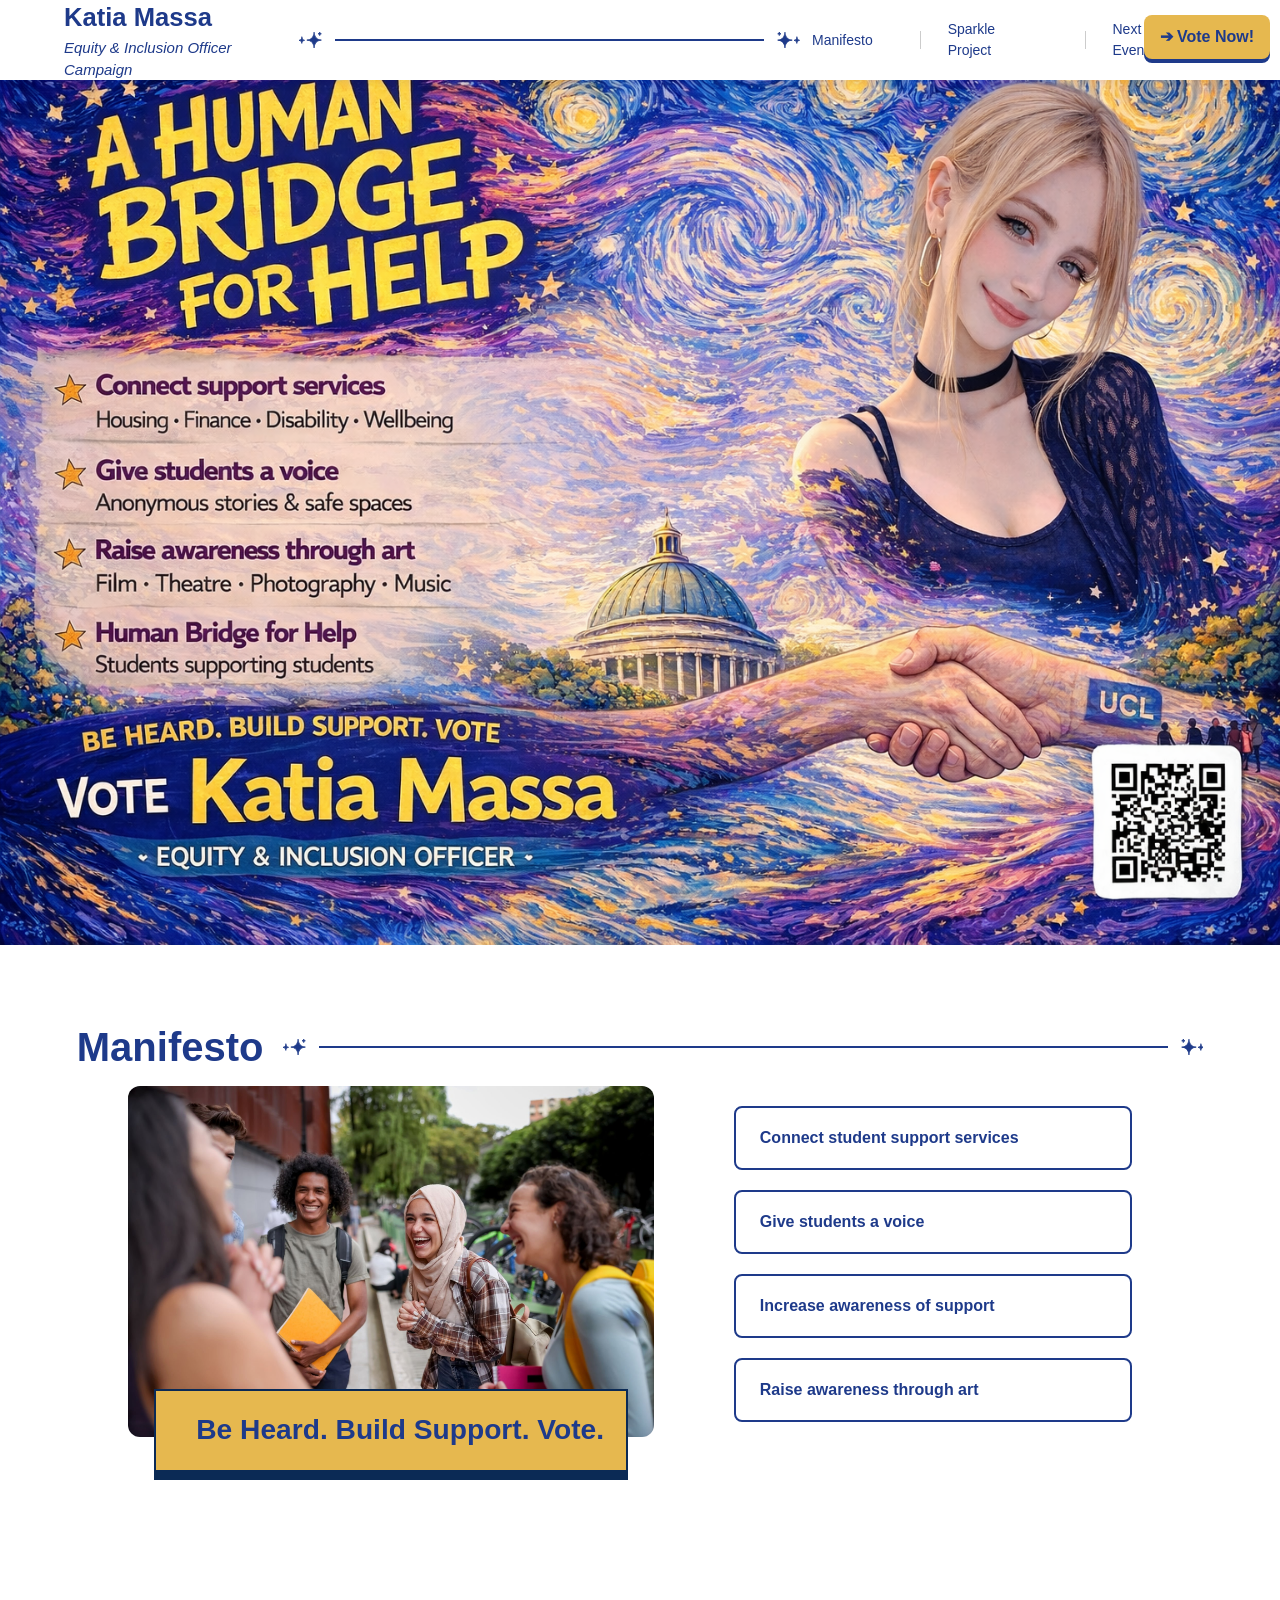
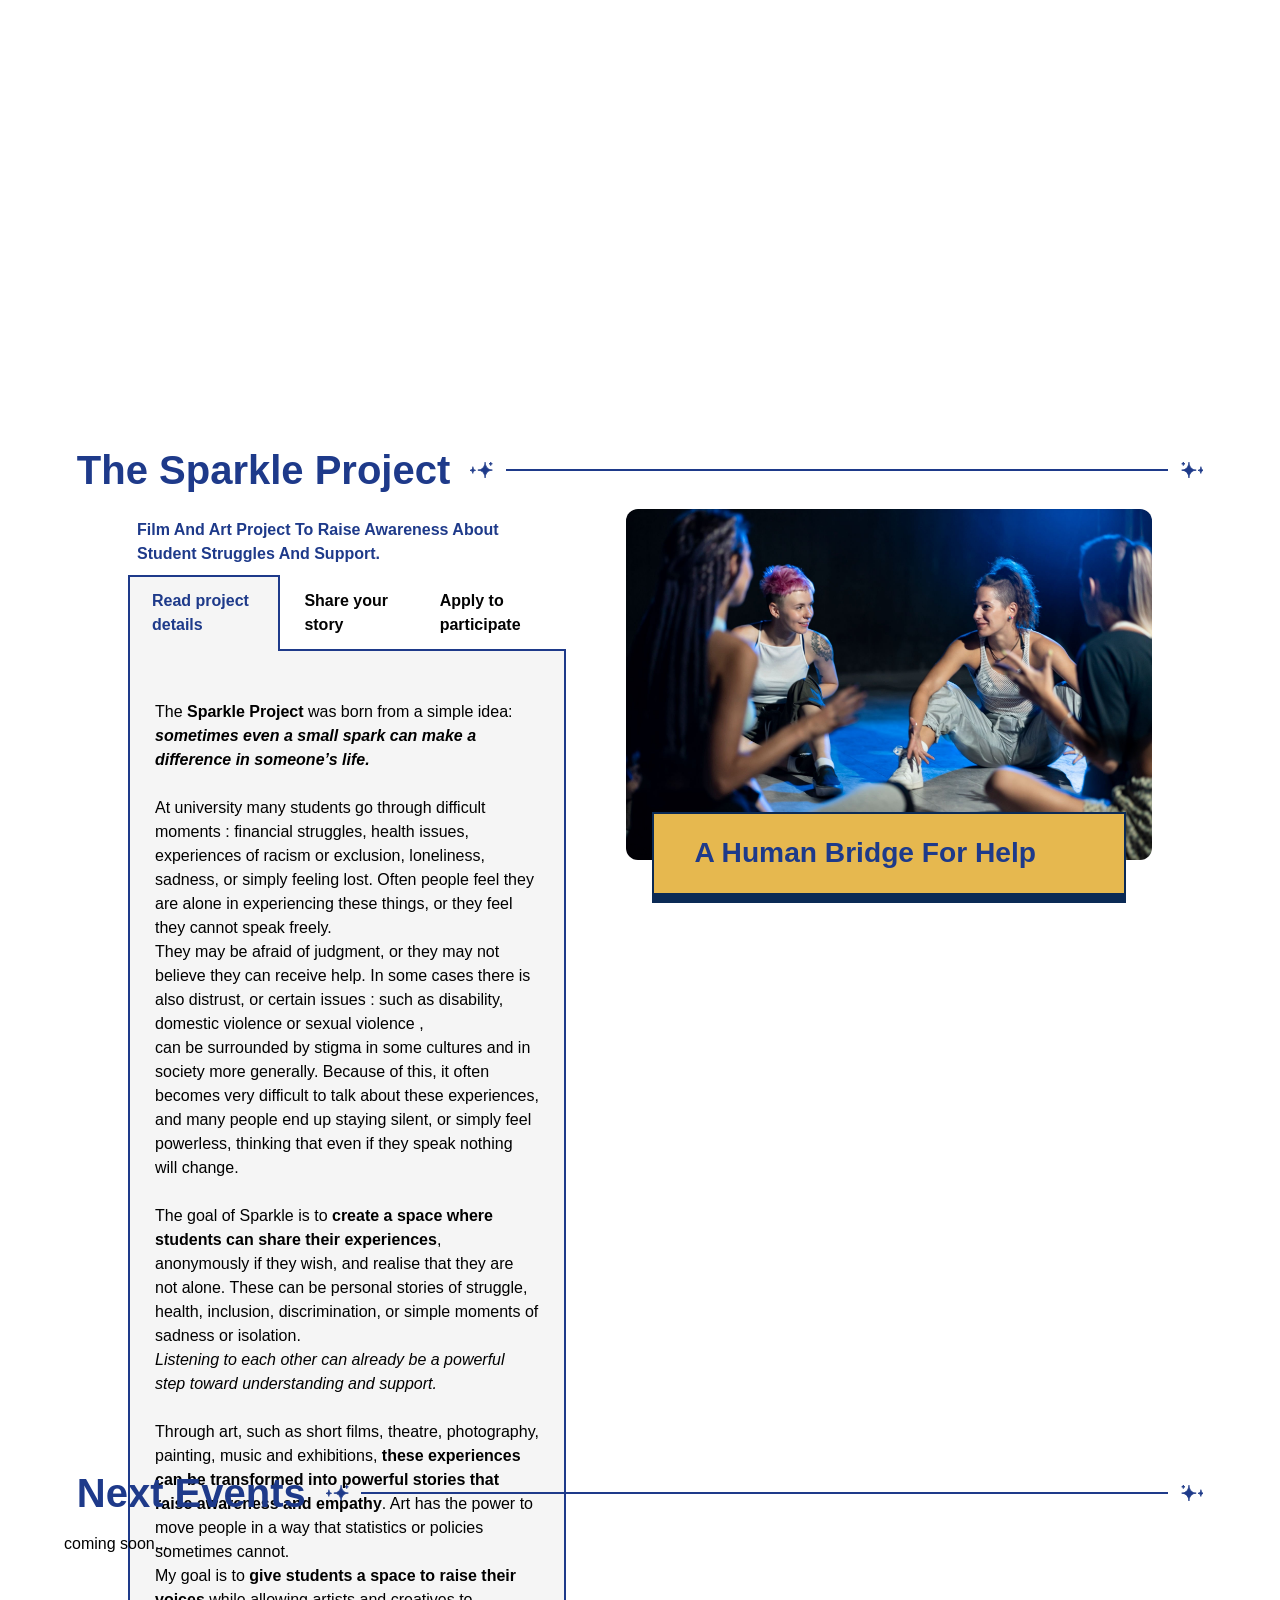
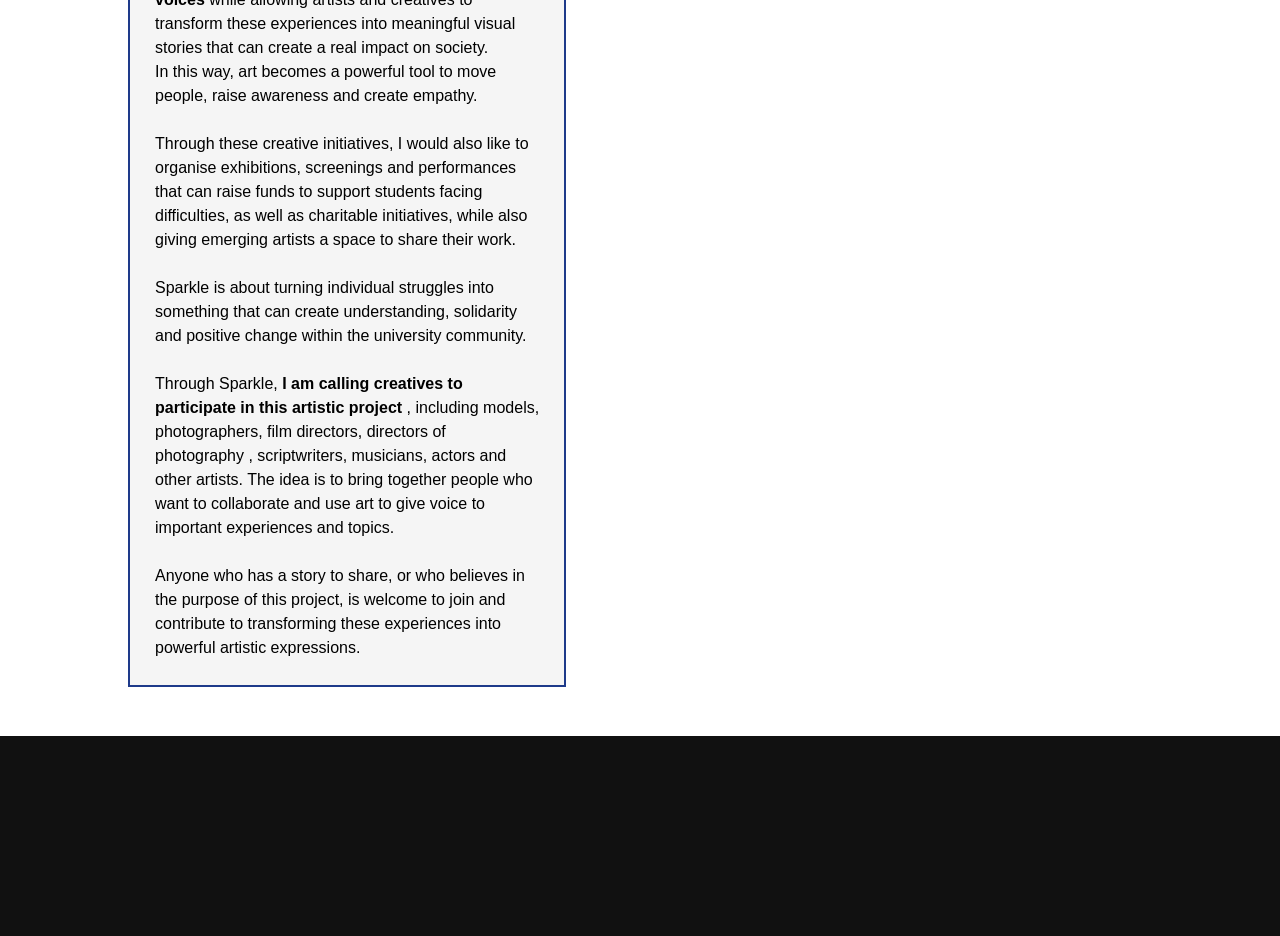
==== commit cc9a41a4: "Update index.html" ====
--- a/index.html
+++ b/index.html
@@ -5,7 +5,7 @@
 <meta charset="UTF-8">
 <meta name="viewport" content="width=device-width, initial-scale=1.0">
 
-<title>Scintilla</title>
+<title>Katia Massa - The Sparkle Project</title>
 
 <link rel="stylesheet" href="style.css">
 
@@ -48,10 +48,6 @@
 <span class="menu-divider"></span>
 
 <span class="menu-link" data-target="project">Sparkle Project</span>
-
-<span class="menu-divider"></span>
-
-<span class="menu-link" data-target="social">About me</span>
 
 <span class="menu-divider"></span>
 
@@ -462,4 +458,4 @@
 <script src="script.js"></script>
 
 </body>
-</html>+</html>
